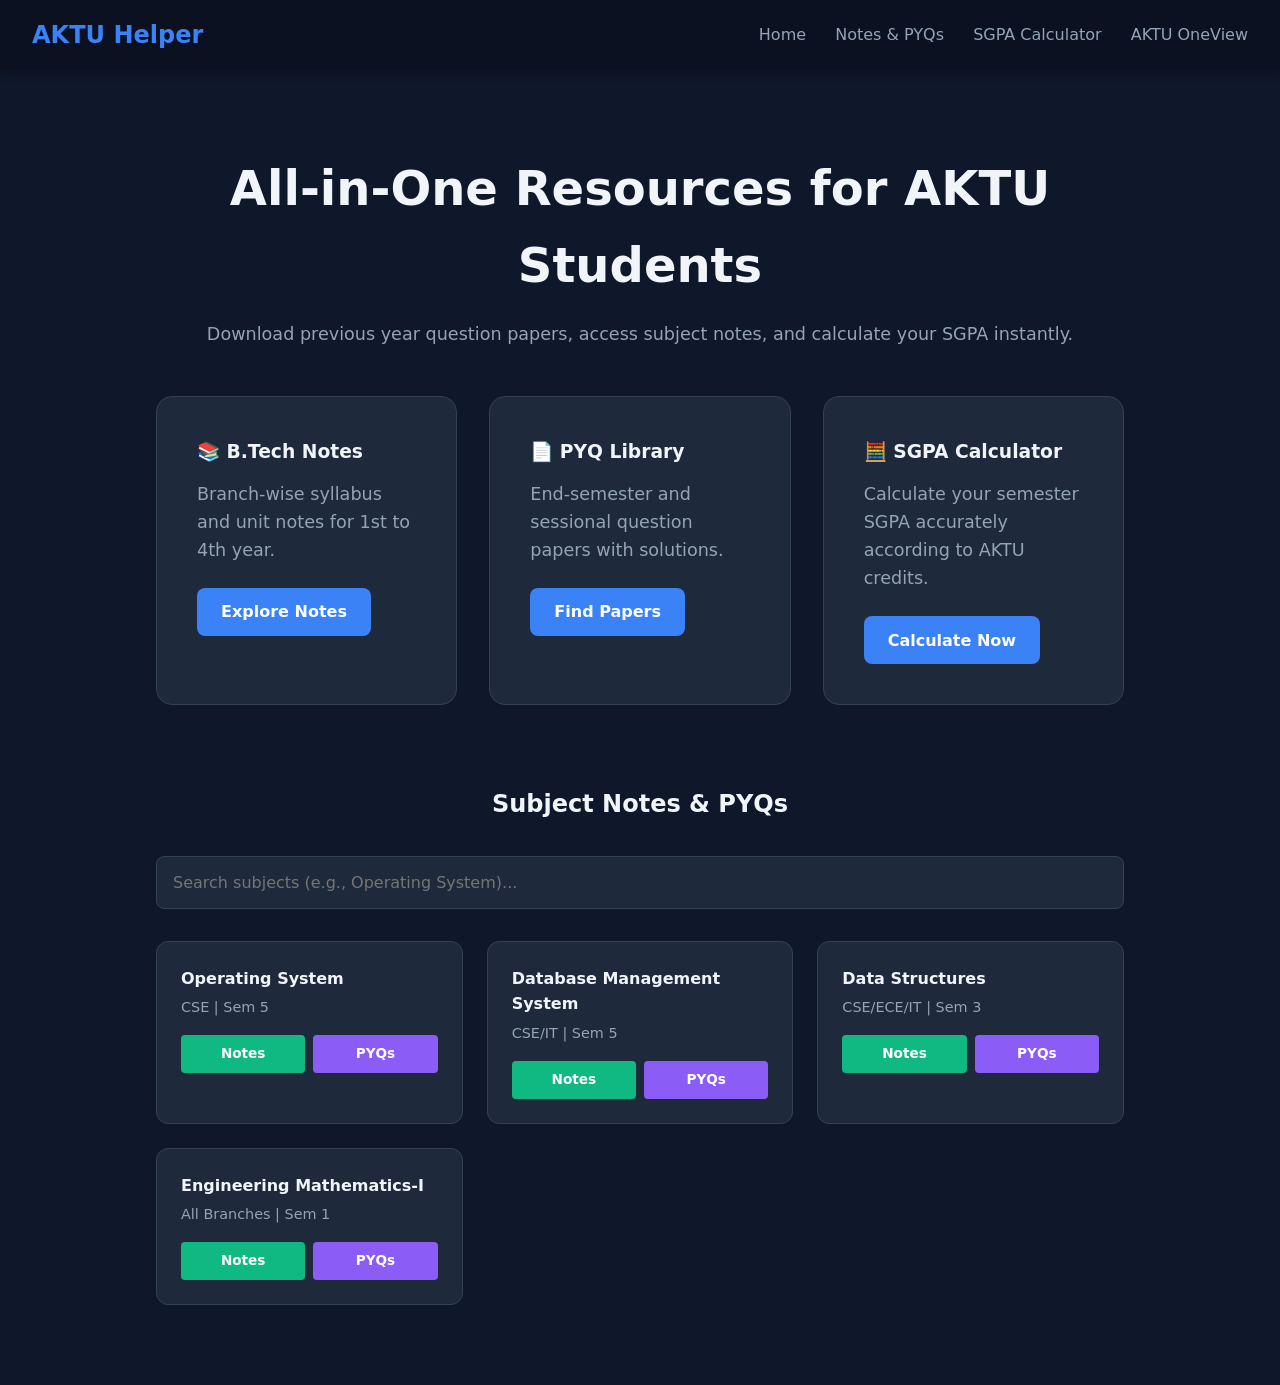
==== index.html @ c82f32c5 "Updated to dark theme and added interactive search" ====
<!DOCTYPE html>
<html lang="en">
<head>
  <meta charset="UTF-8">
  <meta name="viewport" content="width=device-width, initial-scale=1.0">
  <title>AKTU Helper | Notes, PYQs & Tools</title>
  <!-- Direct link to your local CSS file -->
  <link rel="stylesheet" href="style.css">
</head>
<body>

  <header>
    <div class="logo">AKTU Helper</div>
    <nav>
      <a href="#home">Home</a>
      <a href="#notes">Notes & PYQs</a>
      <a href="calculator.html">SGPA Calculator</a>
      <a href="https://oneview.aktu.ac.in" target="_blank" class="btn-link">AKTU OneView</a>
    </nav>
  </header>

  <main id="home" class="hero">
    <h1>All-in-One Resources for AKTU Students</h1>
    <p>Download previous year question papers, access subject notes, and calculate your SGPA instantly.</p>
    
    <div class="card-grid">
      <div class="card">
        <h3>📚 B.Tech Notes</h3>
        <p>Branch-wise syllabus and unit notes for 1st to 4th year.</p>
        <a href="#notes" class="card-btn">Explore Notes</a>
      </div>
      <div class="card">
        <h3>📄 PYQ Library</h3>
        <p>End-semester and sessional question papers with solutions.</p>
        <a href="#notes" class="card-btn">Find Papers</a>
      </div>
      <div class="card">
        <h3>🧮 SGPA Calculator</h3>
        <p>Calculate your semester SGPA accurately according to AKTU credits.</p>
        <a href="calculator.html" class="card-btn">Calculate Now</a>
      </div>
    </div>
  </main>

  <section id="notes" class="notes-section">
    <h2>Subject Notes & PYQs</h2>
    
    <!-- INTERACTIVE FEATURE: SEARCH FILTER -->
    <input type="text" id="subjectSearch" placeholder="Search subjects (e.g., Operating System)...">

    <div class="notes-grid" id="subjectList">
      <!-- These are sample cards that JS will filter -->
      <div class="subject-card" data-subject="Operating System">
        <h4>Operating System</h4>
        <p>CSE | Sem 5</p>
        <div class="btn-group">
          <a href="#" class="mini-btn notes-download">Notes</a>
          <a href="#" class="mini-btn pyq-download">PYQs</a>
        </div>
      </div>

      <div class="subject-card" data-subject="Database Management System">
        <h4>Database Management System</h4>
        <p>CSE/IT | Sem 5</p>
        <div class="btn-group">
          <a href="#" class="mini-btn notes-download">Notes</a>
          <a href="#" class="mini-btn pyq-download">PYQs</a>
        </div>
      </div>

      <div class="subject-card" data-subject="Data Structures">
        <h4>Data Structures</h4>
        <p>CSE/ECE/IT | Sem 3</p>
        <div class="btn-group">
          <a href="#" class="mini-btn notes-download">Notes</a>
          <a href="#" class="mini-btn pyq-download">PYQs</a>
        </div>
      </div>
      
      <div class="subject-card" data-subject="Engineering Mathematics-I">
        <h4>Engineering Mathematics-I</h4>
        <p>All Branches | Sem 1</p>
        <div class="btn-group">
          <a href="#" class="mini-btn notes-download">Notes</a>
          <a href="#" class="mini-btn pyq-download">PYQs</a>
        </div>
      </div>
    </div>
  </section>

  <!-- Linking the interaction logic -->
  <script src="main.js"></script>

</body>
</html>
---- style.css ----
:root {
  /* DARK THEME COLORS */
  --bg-color: #0f172a;        /* Deep slate background */
  --card-bg: #1e293b;         /* Slightly lighter card background */
  --text-primary: #f1f5f9;    /* Very light text */
  --text-secondary: #94a3b8;  /* Dimmed secondary text */
  --accent-color: #3b82f6;    /* Bright blue accent */
  --accent-hover: #60a5fa;    /* Lighter blue on hover */
  --border-color: #334155;    /* Subtle borders */
}

* {
  box-sizing: border-box;
  margin: 0;
  padding: 0;
  font-family: system-ui, -apple-system, sans-serif;
  scroll-behavior: smooth; /* Modern CSS: Enables smooth scrolling */
}

body {
  background-color: var(--bg-color);
  color: var(--text-primary);
  line-height: 1.6;
}

header {
  display: flex;
  justify-content: space-between;
  align-items: center;
  padding: 1rem 2rem;
  background-color: #0b1120; /* Darker navy for header */
  box-shadow: 0 2px 10px rgba(0,0,0,0.3);
  position: sticky; /* Keep navigation visible */
  top: 0;
  z-index: 1000;
}

.logo {
  font-weight: 700;
  font-size: 1.5rem;
  color: var(--accent-color);
}

nav a {
  margin-left: 1.5rem;
  text-decoration: none;
  color: var(--text-secondary);
  font-weight: 500;
  transition: color 0.3s ease; /* smooth color change */
}

nav a:hover {
  color: var(--accent-color);
}

.hero {
  max-width: 1000px;
  margin: 5rem auto;
  padding: 0 1rem;
  text-align: center;
}

.hero h1 {
  font-size: 3rem;
  color: var(--text-primary);
  margin-bottom: 1rem;
}

.hero p {
  color: var(--text-secondary);
  font-size: 1.1rem;
  margin-bottom: 3rem;
}

.card-grid {
  display: grid;
  grid-template-columns: repeat(auto-fit, minmax(300px, 1fr));
  gap: 2rem;
}

.card {
  background: var(--card-bg);
  padding: 2.5rem;
  border-radius: 16px;
  border: 1px solid var(--border-color);
  text-align: left;
  transition: transform 0.3s ease, border-color 0.3s ease; /* Interactive hover effect */
}

.card:hover {
  transform: translateY(-5px); /* Lift effect */
  border-color: var(--accent-color); /* Glow effect */
}

.card h3 {
  margin-bottom: 0.8rem;
  color: var(--text-primary);
}

.card p {
  color: var(--text-secondary);
  margin-bottom: 1.5rem;
}

.card-btn {
  display: inline-block;
  padding: 0.7rem 1.5rem;
  background: var(--accent-color);
  color: white;
  border-radius: 8px;
  text-decoration: none;
  font-weight: 600;
  transition: background 0.3s ease;
}

.card-btn:hover {
  background: var(--accent-hover);
}

/* NOTES SECTION STYLES */
.notes-section {
  max-width: 1000px;
  margin: 5rem auto;
  padding: 0 1rem;
}

.notes-section h2 {
  text-align: center;
  margin-bottom: 2rem;
}

#subjectSearch {
  width: 100%;
  padding: 1rem;
  background-color: var(--card-bg);
  border: 1px solid var(--border-color);
  border-radius: 8px;
  color: var(--text-primary);
  font-size: 1rem;
  margin-bottom: 2rem;
}

#subjectSearch:focus {
  outline: none;
  border-color: var(--accent-color);
}

.notes-grid {
  display: grid;
  grid-template-columns: repeat(auto-fit, minmax(250px, 1fr));
  gap: 1.5rem;
}

.subject-card {
  background: var(--card-bg);
  padding: 1.5rem;
  border-radius: 12px;
  border: 1px solid var(--border-color);
}

.subject-card h4 {
  color: var(--text-primary);
  margin-bottom: 0.3rem;
}

.subject-card p {
  color: var(--text-secondary);
  font-size: 0.9rem;
  margin-bottom: 1rem;
}

.btn-group {
  display: flex;
  gap: 0.5rem;
}

.mini-btn {
  flex: 1;
  text-align: center;
  padding: 0.5rem;
  border-radius: 4px;
  text-decoration: none;
  font-size: 0.85rem;
  font-weight: 600;
  transition: opacity 0.3s ease;
}

.mini-btn:hover {
  opacity: 0.8;
}

.notes-download {
  background-color: #10b981; /* Green */
  color: white;
}

.pyq-download {
  background-color: #8b5cf6; /* Purple */
  color: white;
}
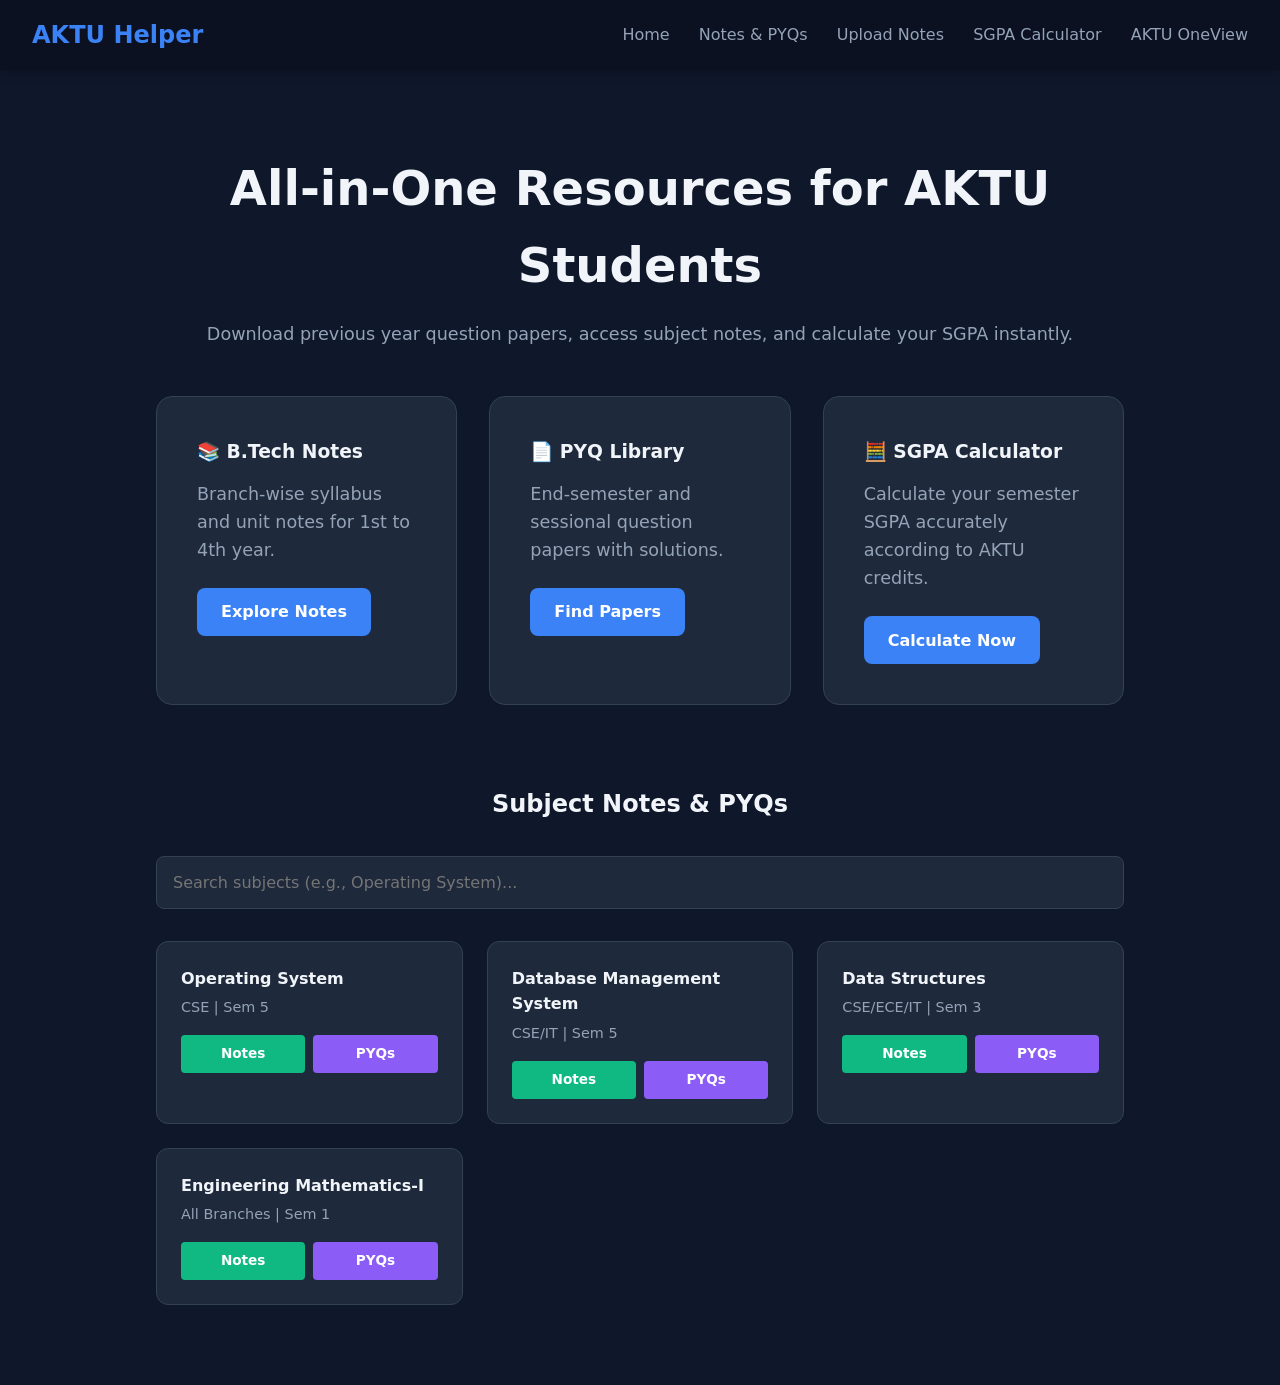
==== commit 33cb8fa9: "Added contribute page link to navigation bar" ====
--- a/index.html
+++ b/index.html
@@ -9,11 +9,12 @@
 </head>
 <body>
 
-  <header>
+ <header>
     <div class="logo">AKTU Helper</div>
     <nav>
-      <a href="#home">Home</a>
-      <a href="#notes">Notes & PYQs</a>
+      <a href="index.html" class="active">Home</a>
+      <a href="notes.html">Notes & PYQs</a>
+      <a href="contribute.html">Upload Notes</a>
       <a href="calculator.html">SGPA Calculator</a>
       <a href="https://oneview.aktu.ac.in" target="_blank" class="btn-link">AKTU OneView</a>
     </nav>
@@ -27,13 +28,15 @@
       <div class="card">
         <h3>📚 B.Tech Notes</h3>
         <p>Branch-wise syllabus and unit notes for 1st to 4th year.</p>
-        <a href="#notes" class="card-btn">Explore Notes</a>
+        <a href="notes.html" class="card-btn">Explore Notes</a>
       </div>
+
       <div class="card">
         <h3>📄 PYQ Library</h3>
         <p>End-semester and sessional question papers with solutions.</p>
-        <a href="#notes" class="card-btn">Find Papers</a>
+        <a href="notes.html" class="card-btn">Find Papers</a>
       </div>
+
       <div class="card">
         <h3>🧮 SGPA Calculator</h3>
         <p>Calculate your semester SGPA accurately according to AKTU credits.</p>
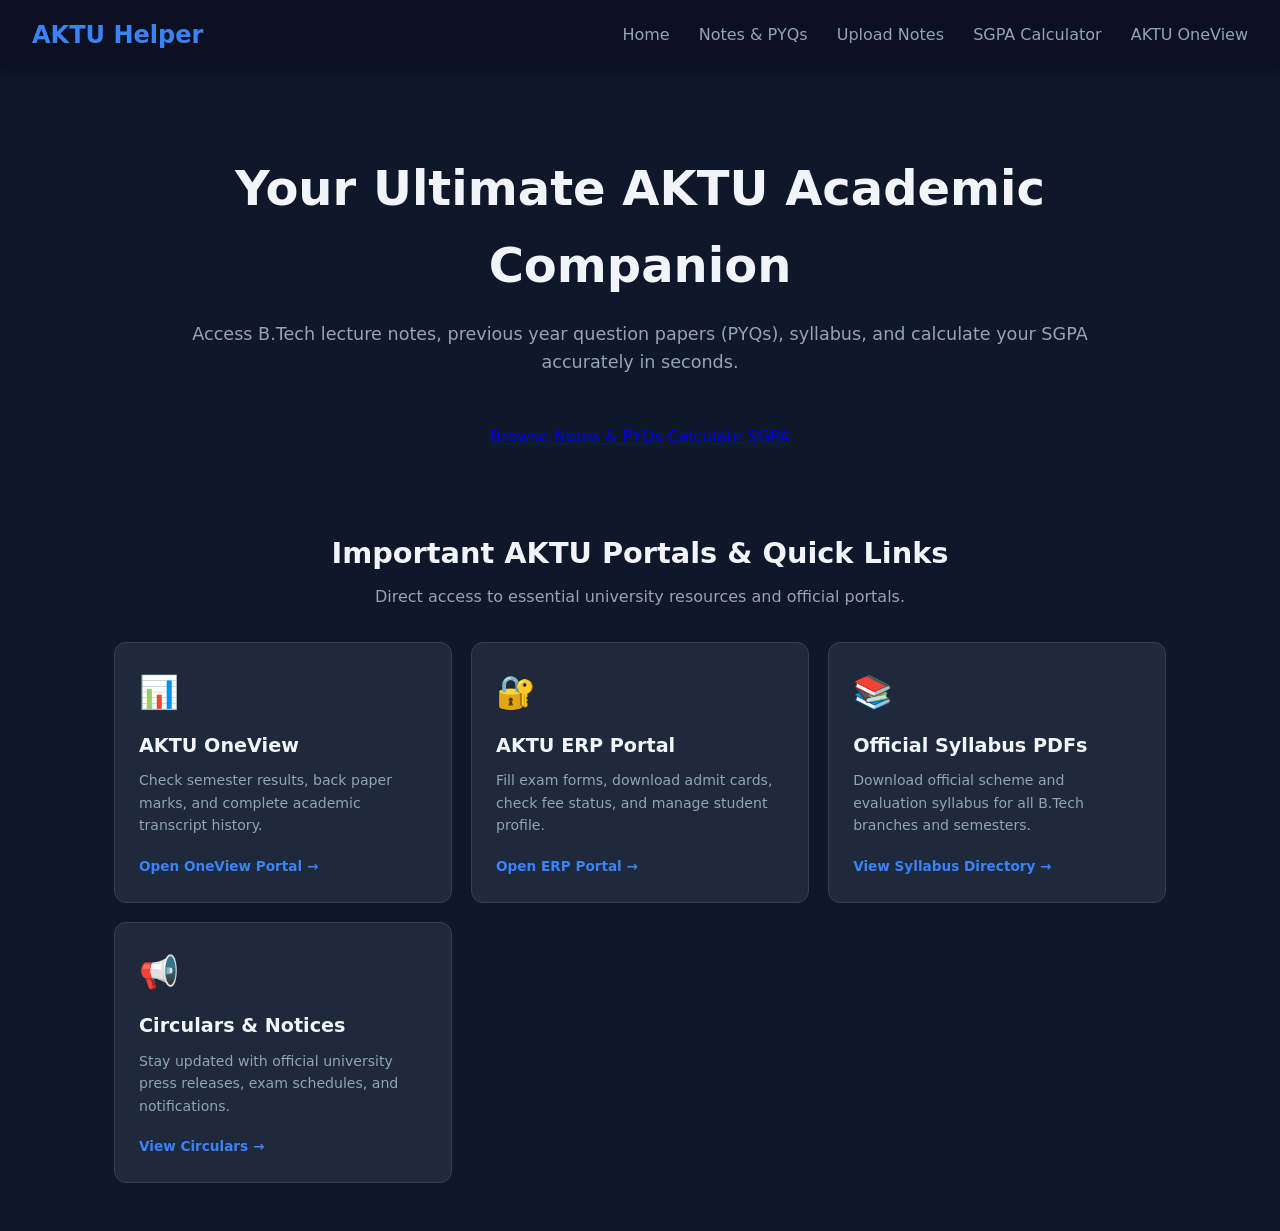
==== commit 71c4b8f7: "Added official AKTU portals and quick links grid to homepage" ====
--- a/index.html
+++ b/index.html
@@ -3,96 +3,150 @@
 <head>
   <meta charset="UTF-8">
   <meta name="viewport" content="width=device-width, initial-scale=1.0">
-  <title>AKTU Helper | Notes, PYQs & Tools</title>
-  <!-- Direct link to your local CSS file -->
-  <link rel="stylesheet" href="style.css">
+  <title>AKTU Helper | Notes, PYQs & SGPA Calculator</title>
+  <link rel="stylesheet" href="style.css?v=4">
+  <style>
+    /* Quick Links Grid Section */
+    .links-section {
+      max-width: 1100px;
+      margin: 3rem auto;
+      padding: 0 1.5rem;
+    }
+
+    .links-section h2 {
+      text-align: center;
+      margin-bottom: 0.5rem;
+      font-size: 1.8rem;
+    }
+
+    .links-section p {
+      text-align: center;
+      color: var(--text-secondary);
+      margin-bottom: 2rem;
+    }
+
+    .links-grid {
+      display: grid;
+      grid-template-columns: repeat(auto-fit, minmax(260px, 1fr));
+      gap: 1.2rem;
+    }
+
+    .portal-card {
+      background: var(--card-bg);
+      border: 1px solid var(--border-color);
+      border-radius: 12px;
+      padding: 1.5rem;
+      display: flex;
+      flex-direction: column;
+      justify-content: space-between;
+      transition: transform 0.2s ease, border-color 0.2s ease, box-shadow 0.2s ease;
+      text-decoration: none;
+      color: inherit;
+    }
+
+    .portal-card:hover {
+      transform: translateY(-4px);
+      border-color: var(--accent-color);
+      box-shadow: 0 8px 20px rgba(0, 0, 0, 0.3);
+    }
+
+    .portal-icon {
+      font-size: 2rem;
+      margin-bottom: 0.8rem;
+    }
+
+    .portal-card h3 {
+      font-size: 1.2rem;
+      margin-bottom: 0.5rem;
+      color: var(--text-primary);
+    }
+
+    .portal-card p {
+      font-size: 0.88rem;
+      color: var(--text-secondary);
+      margin-bottom: 1.2rem;
+      text-align: left;
+    }
+
+    .portal-link-btn {
+      display: inline-block;
+      font-size: 0.85rem;
+      font-weight: 600;
+      color: var(--accent-color);
+    }
+
+    .portal-card:hover .portal-link-btn {
+      text-decoration: underline;
+    }
+  </style>
 </head>
 <body>
 
- <header>
+  <header>
     <div class="logo">AKTU Helper</div>
     <nav>
       <a href="index.html" class="active">Home</a>
       <a href="notes.html">Notes & PYQs</a>
       <a href="contribute.html">Upload Notes</a>
       <a href="calculator.html">SGPA Calculator</a>
-      <a href="https://oneview.aktu.ac.in" target="_blank" class="btn-link">AKTU OneView</a>
+      <a href="https://oneview.aktu.ac.in/oneview/oneview.aspx" target="_blank" rel="noopener noreferrer" class="btn-link">AKTU OneView</a>
     </nav>
   </header>
 
-  <main id="home" class="hero">
-    <h1>All-in-One Resources for AKTU Students</h1>
-    <p>Download previous year question papers, access subject notes, and calculate your SGPA instantly.</p>
-    
-    <div class="card-grid">
-      <div class="card">
-        <h3>📚 B.Tech Notes</h3>
-        <p>Branch-wise syllabus and unit notes for 1st to 4th year.</p>
-        <a href="notes.html" class="card-btn">Explore Notes</a>
+  <main>
+    <section class="hero">
+      <h1>Your Ultimate AKTU Academic Companion</h1>
+      <p>Access B.Tech lecture notes, previous year question papers (PYQs), syllabus, and calculate your SGPA accurately in seconds.</p>
+      <div class="hero-buttons">
+        <a href="notes.html" class="btn primary">Browse Notes & PYQs</a>
+        <a href="calculator.html" class="btn secondary">Calculate SGPA</a>
       </div>
+    </section>
 
-      <div class="card">
-        <h3>📄 PYQ Library</h3>
-        <p>End-semester and sessional question papers with solutions.</p>
-        <a href="notes.html" class="card-btn">Find Papers</a>
+    <!-- PORTALS & QUICK LINKS SECTION -->
+    <section class="links-section">
+      <h2>Important AKTU Portals & Quick Links</h2>
+      <p>Direct access to essential university resources and official portals.</p>
+
+      <div class="links-grid">
+        <a href="https://oneview.aktu.ac.in/oneview/oneview.aspx" target="_blank" rel="noopener noreferrer" class="portal-card">
+          <div>
+            <div class="portal-icon">📊</div>
+            <h3>AKTU OneView</h3>
+            <p>Check semester results, back paper marks, and complete academic transcript history.</p>
+          </div>
+          <span class="portal-link-btn">Open OneView Portal &rarr;</span>
+        </a>
+
+        <a href="https://erp.aktu.ac.in/" target="_blank" rel="noopener noreferrer" class="portal-card">
+          <div>
+            <div class="portal-icon">🔐</div>
+            <h3>AKTU ERP Portal</h3>
+            <p>Fill exam forms, download admit cards, check fee status, and manage student profile.</p>
+          </div>
+          <span class="portal-link-btn">Open ERP Portal &rarr;</span>
+        </a>
+
+        <a href="https://aktu.ac.in/syllabus.html" target="_blank" rel="noopener noreferrer" class="portal-card">
+          <div>
+            <div class="portal-icon">📚</div>
+            <h3>Official Syllabus PDFs</h3>
+            <p>Download official scheme and evaluation syllabus for all B.Tech branches and semesters.</p>
+          </div>
+          <span class="portal-link-btn">View Syllabus Directory &rarr;</span>
+        </a>
+
+        <a href="https://aktu.ac.in/circulars.html" target="_blank" rel="noopener noreferrer" class="portal-card">
+          <div>
+            <div class="portal-icon">📢</div>
+            <h3>Circulars & Notices</h3>
+            <p>Stay updated with official university press releases, exam schedules, and notifications.</p>
+          </div>
+          <span class="portal-link-btn">View Circulars &rarr;</span>
+        </a>
       </div>
-
-      <div class="card">
-        <h3>🧮 SGPA Calculator</h3>
-        <p>Calculate your semester SGPA accurately according to AKTU credits.</p>
-        <a href="calculator.html" class="card-btn">Calculate Now</a>
-      </div>
-    </div>
+    </section>
   </main>
-
-  <section id="notes" class="notes-section">
-    <h2>Subject Notes & PYQs</h2>
-    
-    <!-- INTERACTIVE FEATURE: SEARCH FILTER -->
-    <input type="text" id="subjectSearch" placeholder="Search subjects (e.g., Operating System)...">
-
-    <div class="notes-grid" id="subjectList">
-      <!-- These are sample cards that JS will filter -->
-      <div class="subject-card" data-subject="Operating System">
-        <h4>Operating System</h4>
-        <p>CSE | Sem 5</p>
-        <div class="btn-group">
-          <a href="#" class="mini-btn notes-download">Notes</a>
-          <a href="#" class="mini-btn pyq-download">PYQs</a>
-        </div>
-      </div>
-
-      <div class="subject-card" data-subject="Database Management System">
-        <h4>Database Management System</h4>
-        <p>CSE/IT | Sem 5</p>
-        <div class="btn-group">
-          <a href="#" class="mini-btn notes-download">Notes</a>
-          <a href="#" class="mini-btn pyq-download">PYQs</a>
-        </div>
-      </div>
-
-      <div class="subject-card" data-subject="Data Structures">
-        <h4>Data Structures</h4>
-        <p>CSE/ECE/IT | Sem 3</p>
-        <div class="btn-group">
-          <a href="#" class="mini-btn notes-download">Notes</a>
-          <a href="#" class="mini-btn pyq-download">PYQs</a>
-        </div>
-      </div>
-      
-      <div class="subject-card" data-subject="Engineering Mathematics-I">
-        <h4>Engineering Mathematics-I</h4>
-        <p>All Branches | Sem 1</p>
-        <div class="btn-group">
-          <a href="#" class="mini-btn notes-download">Notes</a>
-          <a href="#" class="mini-btn pyq-download">PYQs</a>
-        </div>
-      </div>
-    </div>
-  </section>
-
-  <!-- Linking the interaction logic -->
-  <script src="main.js"></script>
 
 </body>
 </html>
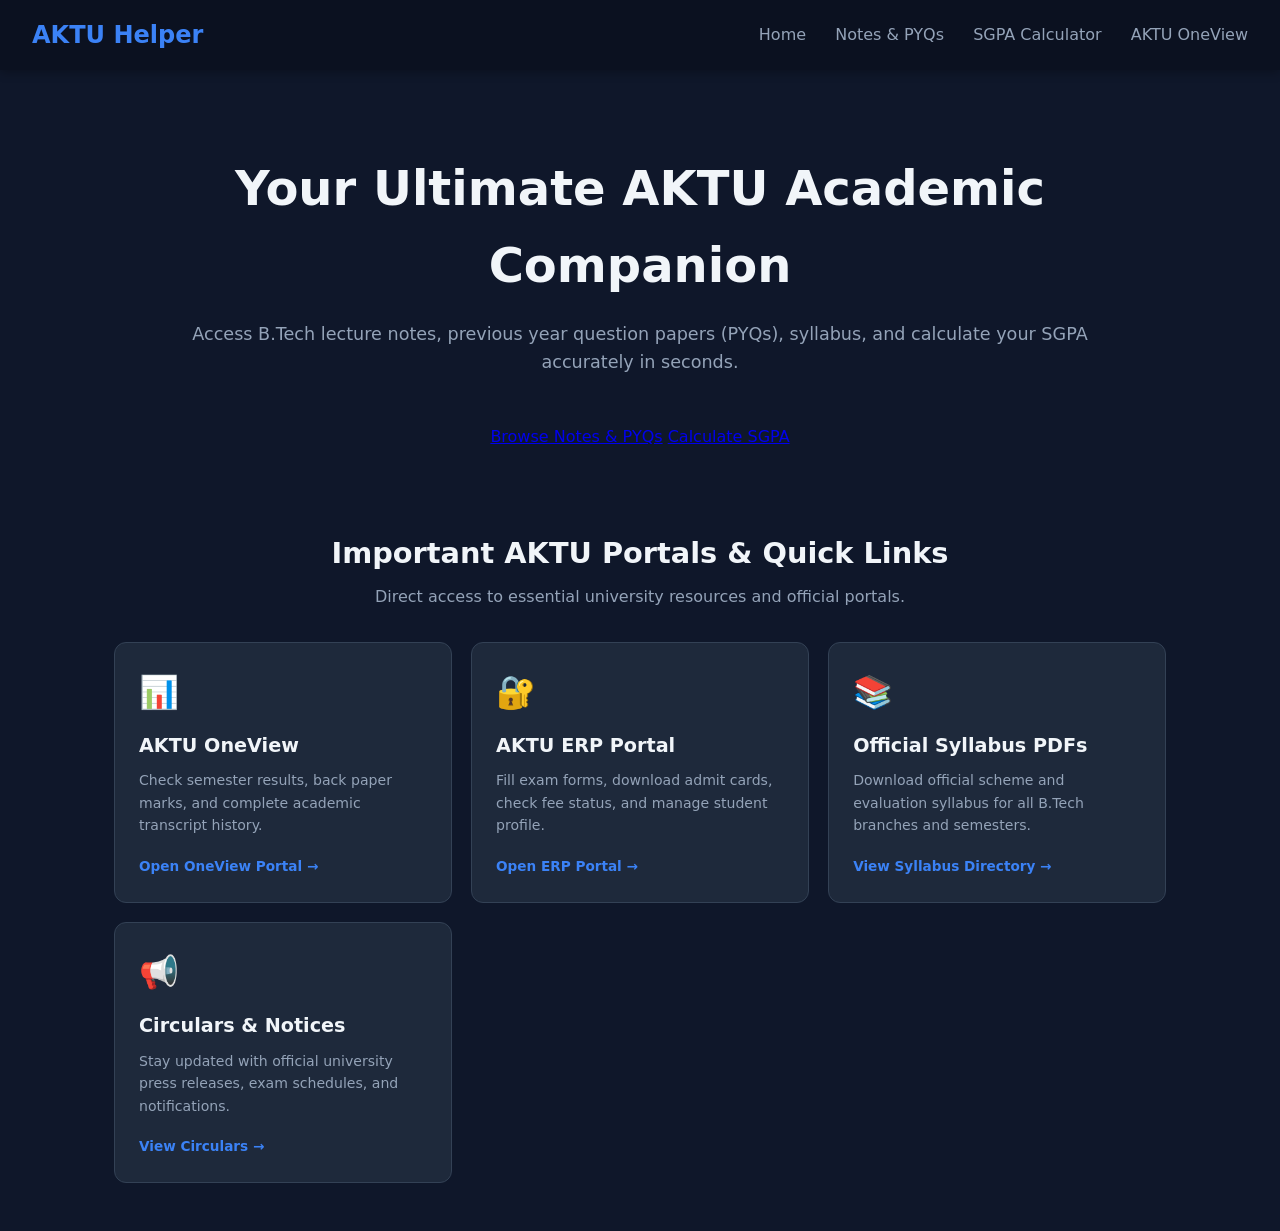
==== commit b2c9a1c4: "Removed Contribute header link" ====
--- a/index.html
+++ b/index.html
@@ -82,14 +82,18 @@
 </head>
 <body>
 
-  <header>
+ <header>
     <div class="logo">AKTU Helper</div>
-    <nav>
-      <a href="index.html" class="active">Home</a>
+    <button class="hamburger" id="hamburger" aria-label="Toggle navigation">
+      <span></span>
+      <span></span>
+      <span></span>
+    </button>
+    <nav id="navMenu">
+      <a href="index.html">Home</a>
       <a href="notes.html">Notes & PYQs</a>
-      <a href="contribute.html">Upload Notes</a>
       <a href="calculator.html">SGPA Calculator</a>
-      <a href="https://oneview.aktu.ac.in/oneview/oneview.aspx" target="_blank" rel="noopener noreferrer" class="btn-link">AKTU OneView</a>
+      <a href="https://erp.aktu.ac.in/webpages/oneview/oneview.aspx" target="_blank" rel="noopener noreferrer" class="btn-link">AKTU OneView</a>
     </nav>
   </header>
 
@@ -109,14 +113,14 @@
       <p>Direct access to essential university resources and official portals.</p>
 
       <div class="links-grid">
-        <a href="https://oneview.aktu.ac.in/oneview/oneview.aspx" target="_blank" rel="noopener noreferrer" class="portal-card">
-          <div>
-            <div class="portal-icon">📊</div>
-            <h3>AKTU OneView</h3>
-            <p>Check semester results, back paper marks, and complete academic transcript history.</p>
-          </div>
-          <span class="portal-link-btn">Open OneView Portal &rarr;</span>
-        </a>
+       <a href="https://erp.aktu.ac.in/webpages/oneview/oneview.aspx" target="_blank" rel="noopener noreferrer" class="portal-card">
+  <div>
+    <div class="portal-icon">📊</div>
+    <h3>AKTU OneView</h3>
+    <p>Check semester results, back paper marks, and complete academic transcript history.</p>
+  </div>
+  <span class="portal-link-btn">Open OneView Portal &rarr;</span>
+</a>
 
         <a href="https://erp.aktu.ac.in/" target="_blank" rel="noopener noreferrer" class="portal-card">
           <div>
@@ -147,6 +151,6 @@
       </div>
     </section>
   </main>
-
+<script src="main.js"></script>
 </body>
 </html>
--- a/style.css
+++ b/style.css
@@ -197,4 +197,140 @@
 .pyq-download {
   background-color: #8b5cf6; /* Purple */
   color: white;
+}
+.section-title {
+  color: var(--accent-color);
+  margin: 2.5rem 0 1rem 0;
+  border-bottom: 1px solid var(--border-color);
+  padding-bottom: 0.5rem;
+  font-size: 1.3rem;
+}
+/* ==========================================
+   MOBILE HAMBURGER MENU STYLES
+   ========================================== */
+
+.hamburger {
+  display: none;
+  flex-direction: column;
+  justify-content: space-between;
+  width: 28px;
+  height: 20px;
+  background: transparent;
+  border: none;
+  cursor: pointer;
+  padding: 0;
+  z-index: 1001;
+}
+
+.hamburger span {
+  width: 100%;
+  height: 3px;
+  background-color: var(--text-primary);
+  border-radius: 2px;
+  transition: all 0.3s ease-in-out;
+}
+
+/* Transform hamburger into 'X' when active */
+.hamburger.active span:nth-child(1) {
+  transform: translateY(8.5px) rotate(45deg);
+}
+
+.hamburger.active span:nth-child(2) {
+  opacity: 0;
+}
+
+.hamburger.active span:nth-child(3) {
+  transform: translateY(-8.5px) rotate(-45deg);
+}
+
+/* Mobile Responsive Breakpoint */
+@media (max-width: 768px) {
+  .hamburger {
+    display: flex;
+  }
+
+  nav {
+    position: absolute;
+    top: 100%;
+    left: 0;
+    width: 100%;
+    background: #0f172a;
+    border-bottom: 1px solid var(--border-color);
+    flex-direction: column;
+    padding: 1rem 0;
+    gap: 0;
+    display: none;
+    box-shadow: 0 10px 20px rgba(0, 0, 0, 0.4);
+  }
+
+  nav.show {
+    display: flex;
+  }
+
+  nav a {
+    padding: 0.8rem 1.5rem;
+    width: 100%;
+    border-radius: 0;
+    text-align: left;
+  }
+
+  nav a.btn-link {
+    margin: 0.5rem 1.5rem;
+    width: calc(100% - 3rem);
+    text-align: center;
+  }
+}
+.add-notes-section {
+  max-width: 600px;
+  margin: 20px auto;
+  padding: 0 15px;
+}
+
+.add-card {
+  display: flex;
+  flex-direction: column;
+  gap: 15px;
+}
+
+.input-group {
+  display: flex;
+  flex-direction: column;
+  gap: 5px;
+  margin-bottom: 12px;
+  text-align: left;
+}
+
+.input-group label {
+  font-size: 0.9rem;
+  font-weight: 600;
+}
+
+.input-group input {
+  padding: 10px 12px;
+  border-radius: 6px;
+  border: 1px solid #333;
+  background-color: #1a1a1a;
+  color: #fff;
+  font-size: 0.95rem;
+  outline: none;
+}
+
+.input-group input:focus {
+  border-color: #0070f3;
+}
+
+.btn-submit {
+  width: 100%;
+  padding: 12px;
+  background-color: #0070f3;
+  color: #fff;
+  border: none;
+  border-radius: 6px;
+  font-weight: bold;
+  cursor: pointer;
+  transition: background 0.2s ease;
+}
+
+.btn-submit:hover {
+  background-color: #0051a2;
 }
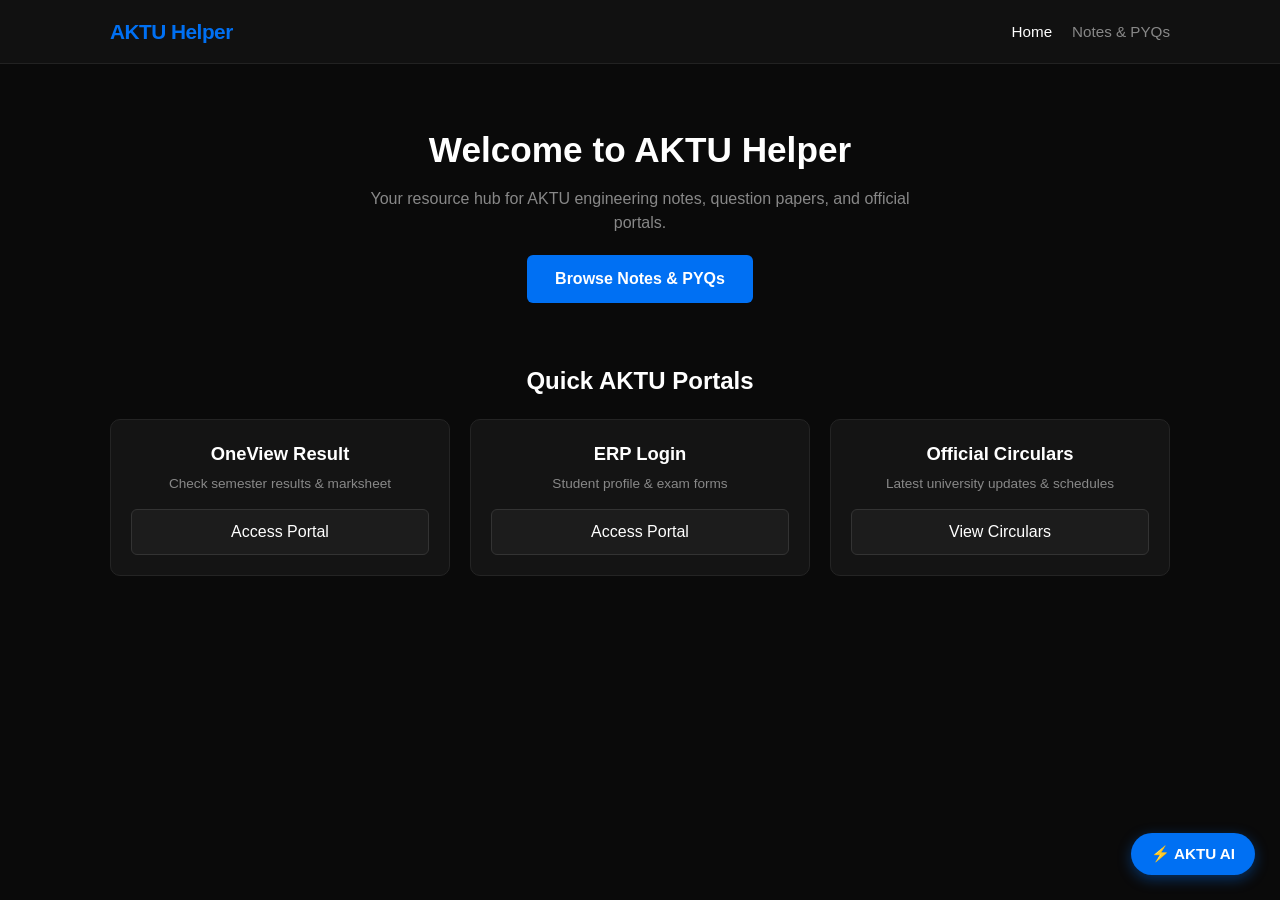
==== commit a1c61916: "Set up secure AI backend endpoint" ====
--- a/index.html
+++ b/index.html
@@ -1,156 +1,72 @@
 <!DOCTYPE html>
 <html lang="en">
 <head>
-  <meta charset="UTF-8">
-  <meta name="viewport" content="width=device-width, initial-scale=1.0">
-  <title>AKTU Helper | Notes, PYQs & SGPA Calculator</title>
-  <link rel="stylesheet" href="style.css?v=4">
-  <style>
-    /* Quick Links Grid Section */
-    .links-section {
-      max-width: 1100px;
-      margin: 3rem auto;
-      padding: 0 1.5rem;
-    }
-
-    .links-section h2 {
-      text-align: center;
-      margin-bottom: 0.5rem;
-      font-size: 1.8rem;
-    }
-
-    .links-section p {
-      text-align: center;
-      color: var(--text-secondary);
-      margin-bottom: 2rem;
-    }
-
-    .links-grid {
-      display: grid;
-      grid-template-columns: repeat(auto-fit, minmax(260px, 1fr));
-      gap: 1.2rem;
-    }
-
-    .portal-card {
-      background: var(--card-bg);
-      border: 1px solid var(--border-color);
-      border-radius: 12px;
-      padding: 1.5rem;
-      display: flex;
-      flex-direction: column;
-      justify-content: space-between;
-      transition: transform 0.2s ease, border-color 0.2s ease, box-shadow 0.2s ease;
-      text-decoration: none;
-      color: inherit;
-    }
-
-    .portal-card:hover {
-      transform: translateY(-4px);
-      border-color: var(--accent-color);
-      box-shadow: 0 8px 20px rgba(0, 0, 0, 0.3);
-    }
-
-    .portal-icon {
-      font-size: 2rem;
-      margin-bottom: 0.8rem;
-    }
-
-    .portal-card h3 {
-      font-size: 1.2rem;
-      margin-bottom: 0.5rem;
-      color: var(--text-primary);
-    }
-
-    .portal-card p {
-      font-size: 0.88rem;
-      color: var(--text-secondary);
-      margin-bottom: 1.2rem;
-      text-align: left;
-    }
-
-    .portal-link-btn {
-      display: inline-block;
-      font-size: 0.85rem;
-      font-weight: 600;
-      color: var(--accent-color);
-    }
-
-    .portal-card:hover .portal-link-btn {
-      text-decoration: underline;
-    }
-  </style>
+  <meta charset="UTF-8" />
+  <meta name="viewport" content="width=device-width, initial-scale=1.0" />
+  <title>AKTU Helper - Home</title>
+  <link rel="stylesheet" href="style.css" />
 </head>
 <body>
 
- <header>
-    <div class="logo">AKTU Helper</div>
-    <button class="hamburger" id="hamburger" aria-label="Toggle navigation">
-      <span></span>
-      <span></span>
-      <span></span>
-    </button>
-    <nav id="navMenu">
-      <a href="index.html">Home</a>
-      <a href="notes.html">Notes & PYQs</a>
-      <a href="calculator.html">SGPA Calculator</a>
-      <a href="https://erp.aktu.ac.in/webpages/oneview/oneview.aspx" target="_blank" rel="noopener noreferrer" class="btn-link">AKTU OneView</a>
+  <header>
+    <nav class="navbar">
+      <div class="logo">AKTU Helper</div>
+      <ul class="nav-links">
+        <li><a href="index.html" class="active">Home</a></li>
+        <li><a href="notes.html">Notes & PYQs</a></li>
+      </ul>
     </nav>
   </header>
 
   <main>
-    <section class="hero">
-      <h1>Your Ultimate AKTU Academic Companion</h1>
-      <p>Access B.Tech lecture notes, previous year question papers (PYQs), syllabus, and calculate your SGPA accurately in seconds.</p>
-      <div class="hero-buttons">
-        <a href="notes.html" class="btn primary">Browse Notes & PYQs</a>
-        <a href="calculator.html" class="btn secondary">Calculate SGPA</a>
-      </div>
+    <section class="hero-section">
+      <h1>Welcome to AKTU Helper</h1>
+      <p>Your resource hub for AKTU engineering notes, question papers, and official portals.</p>
+      <a href="notes.html" class="btn-submit" style="display: inline-block; width: auto; text-decoration: none; padding: 12px 28px;">Browse Notes & PYQs</a>
     </section>
 
-    <!-- PORTALS & QUICK LINKS SECTION -->
-    <section class="links-section">
-      <h2>Important AKTU Portals & Quick Links</h2>
-      <p>Direct access to essential university resources and official portals.</p>
+    <section class="notes-grid-section">
+      <h2 class="section-title">Quick AKTU Portals</h2>
+      <div class="notes-grid">
+        
+        <div class="card" style="text-align: center;">
+          <h3>OneView Result</h3>
+          <p style="font-size: 0.85rem; color: #888;">Check semester results & marksheet</p>
+          <a href="https://oneview.aktu.ac.in/" target="_blank" rel="noopener noreferrer" class="btn-view">Access Portal</a>
+        </div>
 
-      <div class="links-grid">
-       <a href="https://erp.aktu.ac.in/webpages/oneview/oneview.aspx" target="_blank" rel="noopener noreferrer" class="portal-card">
-  <div>
-    <div class="portal-icon">📊</div>
-    <h3>AKTU OneView</h3>
-    <p>Check semester results, back paper marks, and complete academic transcript history.</p>
-  </div>
-  <span class="portal-link-btn">Open OneView Portal &rarr;</span>
-</a>
+        <div class="card" style="text-align: center;">
+          <h3>ERP Login</h3>
+          <p style="font-size: 0.85rem; color: #888;">Student profile & exam forms</p>
+          <a href="https://erp.aktu.ac.in/" target="_blank" rel="noopener noreferrer" class="btn-view">Access Portal</a>
+        </div>
 
-        <a href="https://erp.aktu.ac.in/" target="_blank" rel="noopener noreferrer" class="portal-card">
-          <div>
-            <div class="portal-icon">🔐</div>
-            <h3>AKTU ERP Portal</h3>
-            <p>Fill exam forms, download admit cards, check fee status, and manage student profile.</p>
-          </div>
-          <span class="portal-link-btn">Open ERP Portal &rarr;</span>
-        </a>
+        <div class="card" style="text-align: center;">
+          <h3>Official Circulars</h3>
+          <p style="font-size: 0.85rem; color: #888;">Latest university updates & schedules</p>
+          <a href="https://aktu.ac.in/circulars.html" target="_blank" rel="noopener noreferrer" class="btn-view">View Circulars</a>
+        </div>
 
-        <a href="https://aktu.ac.in/syllabus.html" target="_blank" rel="noopener noreferrer" class="portal-card">
-          <div>
-            <div class="portal-icon">📚</div>
-            <h3>Official Syllabus PDFs</h3>
-            <p>Download official scheme and evaluation syllabus for all B.Tech branches and semesters.</p>
-          </div>
-          <span class="portal-link-btn">View Syllabus Directory &rarr;</span>
-        </a>
-
-        <a href="https://aktu.ac.in/circulars.html" target="_blank" rel="noopener noreferrer" class="portal-card">
-          <div>
-            <div class="portal-icon">📢</div>
-            <h3>Circulars & Notices</h3>
-            <p>Stay updated with official university press releases, exam schedules, and notifications.</p>
-          </div>
-          <span class="portal-link-btn">View Circulars &rarr;</span>
-        </a>
       </div>
     </section>
   </main>
-<script src="main.js"></script>
+
+  <button id="ai-chat-toggle" class="ai-chat-toggle">⚡ AKTU AI</button>
+
+  <div id="ai-chat-window" class="ai-chat-window ai-hidden">
+    <div class="ai-chat-header">
+      <span>AKTU AI Tutor</span>
+      <button id="ai-chat-close">&times;</button>
+    </div>
+    <div id="ai-chat-messages" class="ai-chat-messages">
+      <div class="ai-msg bot-msg">Hey! I'm your AKTU study assistant. Ask me anything about your syllabus or exam topics!</div>
+    </div>
+    <div class="ai-chat-input-area">
+      <input type="text" id="ai-chat-input" placeholder="Ask a question..." />
+      <button id="ai-chat-send">Send</button>
+    </div>
+  </div>
+
+  <script src="script.js"></script>
 </body>
 </html>
--- a/style.css
+++ b/style.css
@@ -1,311 +1,130 @@
-:root {
-  /* DARK THEME COLORS */
-  --bg-color: #0f172a;        /* Deep slate background */
-  --card-bg: #1e293b;         /* Slightly lighter card background */
-  --text-primary: #f1f5f9;    /* Very light text */
-  --text-secondary: #94a3b8;  /* Dimmed secondary text */
-  --accent-color: #3b82f6;    /* Bright blue accent */
-  --accent-hover: #60a5fa;    /* Lighter blue on hover */
-  --border-color: #334155;    /* Subtle borders */
-}
-
+/* Base & Global Styles */
 * {
   box-sizing: border-box;
   margin: 0;
   padding: 0;
-  font-family: system-ui, -apple-system, sans-serif;
-  scroll-behavior: smooth; /* Modern CSS: Enables smooth scrolling */
+  font-family: -apple-system, BlinkMacSystemFont, "Segoe UI", Roboto, Helvetica, Arial, sans-serif;
 }
 
 body {
-  background-color: var(--bg-color);
-  color: var(--text-primary);
-  line-height: 1.6;
-}
-
+  background-color: #0a0a0a;
+  color: #edd;
+  color-scheme: dark;
+  line-height: 1.5;
+}
+
+/* Navbar */
 header {
+  background-color: #111111;
+  border-bottom: 1px solid #222;
+  position: sticky;
+  top: 0;
+  z-index: 100;
+}
+
+.navbar {
+  max-width: 1100px;
+  margin: 0 auto;
   display: flex;
   justify-content: space-between;
   align-items: center;
-  padding: 1rem 2rem;
-  background-color: #0b1120; /* Darker navy for header */
-  box-shadow: 0 2px 10px rgba(0,0,0,0.3);
-  position: sticky; /* Keep navigation visible */
-  top: 0;
-  z-index: 1000;
+  padding: 16px 20px;
 }
 
 .logo {
+  font-size: 1.3rem;
   font-weight: 700;
-  font-size: 1.5rem;
-  color: var(--accent-color);
-}
-
-nav a {
-  margin-left: 1.5rem;
+  color: #0070f3;
+  letter-spacing: -0.5px;
+}
+
+.nav-links {
+  display: flex;
+  list-style: none;
+  gap: 20px;
+}
+
+.nav-links a {
+  color: #888;
   text-decoration: none;
-  color: var(--text-secondary);
   font-weight: 500;
-  transition: color 0.3s ease; /* smooth color change */
-}
-
-nav a:hover {
-  color: var(--accent-color);
-}
-
-.hero {
-  max-width: 1000px;
-  margin: 5rem auto;
-  padding: 0 1rem;
+  font-size: 0.95rem;
+  transition: color 0.2s ease;
+}
+
+.nav-links a:hover,
+.nav-links a.active {
+  color: #fff;
+}
+
+/* Hero & Page Sections */
+.hero-section {
   text-align: center;
-}
-
-.hero h1 {
-  font-size: 3rem;
-  color: var(--text-primary);
-  margin-bottom: 1rem;
-}
-
-.hero p {
-  color: var(--text-secondary);
-  font-size: 1.1rem;
-  margin-bottom: 3rem;
-}
-
-.card-grid {
-  display: grid;
-  grid-template-columns: repeat(auto-fit, minmax(300px, 1fr));
-  gap: 2rem;
-}
-
-.card {
-  background: var(--card-bg);
-  padding: 2.5rem;
-  border-radius: 16px;
-  border: 1px solid var(--border-color);
-  text-align: left;
-  transition: transform 0.3s ease, border-color 0.3s ease; /* Interactive hover effect */
-}
-
-.card:hover {
-  transform: translateY(-5px); /* Lift effect */
-  border-color: var(--accent-color); /* Glow effect */
-}
-
-.card h3 {
-  margin-bottom: 0.8rem;
-  color: var(--text-primary);
-}
-
-.card p {
-  color: var(--text-secondary);
-  margin-bottom: 1.5rem;
-}
-
-.card-btn {
-  display: inline-block;
-  padding: 0.7rem 1.5rem;
-  background: var(--accent-color);
-  color: white;
-  border-radius: 8px;
-  text-decoration: none;
-  font-weight: 600;
-  transition: background 0.3s ease;
-}
-
-.card-btn:hover {
-  background: var(--accent-hover);
-}
-
-/* NOTES SECTION STYLES */
-.notes-section {
-  max-width: 1000px;
-  margin: 5rem auto;
-  padding: 0 1rem;
-}
-
-.notes-section h2 {
+  padding: 60px 20px 30px;
+}
+
+.hero-section h1 {
+  font-size: 2.2rem;
+  color: #fff;
+  margin-bottom: 10px;
+}
+
+.hero-section p {
+  color: #888;
+  max-width: 550px;
+  margin: 0 auto 20px;
+  font-size: 1rem;
+}
+
+.section-title {
   text-align: center;
-  margin-bottom: 2rem;
-}
-
-#subjectSearch {
-  width: 100%;
-  padding: 1rem;
-  background-color: var(--card-bg);
-  border: 1px solid var(--border-color);
-  border-radius: 8px;
-  color: var(--text-primary);
-  font-size: 1rem;
-  margin-bottom: 2rem;
-}
-
-#subjectSearch:focus {
-  outline: none;
-  border-color: var(--accent-color);
-}
-
-.notes-grid {
-  display: grid;
-  grid-template-columns: repeat(auto-fit, minmax(250px, 1fr));
-  gap: 1.5rem;
-}
-
-.subject-card {
-  background: var(--card-bg);
-  padding: 1.5rem;
+  margin-bottom: 20px;
+  color: #fff;
+}
+
+/* Forms & Filter Containers */
+.add-notes-section,
+.filter-section {
+  max-width: 700px;
+  margin: 20px auto;
+  padding: 24px;
+  background-color: #121212;
+  border: 1px solid #222;
   border-radius: 12px;
-  border: 1px solid var(--border-color);
-}
-
-.subject-card h4 {
-  color: var(--text-primary);
-  margin-bottom: 0.3rem;
-}
-
-.subject-card p {
-  color: var(--text-secondary);
-  font-size: 0.9rem;
-  margin-bottom: 1rem;
-}
-
-.btn-group {
-  display: flex;
-  gap: 0.5rem;
-}
-
-.mini-btn {
+}
+
+.add-notes-section h2,
+.filter-section h3 {
+  margin-bottom: 16px;
+  color: #fff;
+}
+
+.form-row {
+  display: flex;
+  gap: 12px;
+}
+
+.form-row .input-group {
   flex: 1;
-  text-align: center;
-  padding: 0.5rem;
-  border-radius: 4px;
-  text-decoration: none;
+}
+
+.input-group {
+  display: flex;
+  flex-direction: column;
+  gap: 6px;
+  margin-bottom: 15px;
+}
+
+.input-group label {
   font-size: 0.85rem;
   font-weight: 600;
-  transition: opacity 0.3s ease;
-}
-
-.mini-btn:hover {
-  opacity: 0.8;
-}
-
-.notes-download {
-  background-color: #10b981; /* Green */
-  color: white;
-}
-
-.pyq-download {
-  background-color: #8b5cf6; /* Purple */
-  color: white;
-}
-.section-title {
-  color: var(--accent-color);
-  margin: 2.5rem 0 1rem 0;
-  border-bottom: 1px solid var(--border-color);
-  padding-bottom: 0.5rem;
-  font-size: 1.3rem;
-}
-/* ==========================================
-   MOBILE HAMBURGER MENU STYLES
-   ========================================== */
-
-.hamburger {
-  display: none;
-  flex-direction: column;
-  justify-content: space-between;
-  width: 28px;
-  height: 20px;
-  background: transparent;
-  border: none;
-  cursor: pointer;
-  padding: 0;
-  z-index: 1001;
-}
-
-.hamburger span {
-  width: 100%;
-  height: 3px;
-  background-color: var(--text-primary);
-  border-radius: 2px;
-  transition: all 0.3s ease-in-out;
-}
-
-/* Transform hamburger into 'X' when active */
-.hamburger.active span:nth-child(1) {
-  transform: translateY(8.5px) rotate(45deg);
-}
-
-.hamburger.active span:nth-child(2) {
-  opacity: 0;
-}
-
-.hamburger.active span:nth-child(3) {
-  transform: translateY(-8.5px) rotate(-45deg);
-}
-
-/* Mobile Responsive Breakpoint */
-@media (max-width: 768px) {
-  .hamburger {
-    display: flex;
-  }
-
-  nav {
-    position: absolute;
-    top: 100%;
-    left: 0;
-    width: 100%;
-    background: #0f172a;
-    border-bottom: 1px solid var(--border-color);
-    flex-direction: column;
-    padding: 1rem 0;
-    gap: 0;
-    display: none;
-    box-shadow: 0 10px 20px rgba(0, 0, 0, 0.4);
-  }
-
-  nav.show {
-    display: flex;
-  }
-
-  nav a {
-    padding: 0.8rem 1.5rem;
-    width: 100%;
-    border-radius: 0;
-    text-align: left;
-  }
-
-  nav a.btn-link {
-    margin: 0.5rem 1.5rem;
-    width: calc(100% - 3rem);
-    text-align: center;
-  }
-}
-.add-notes-section {
-  max-width: 600px;
-  margin: 20px auto;
-  padding: 0 15px;
-}
-
-.add-card {
-  display: flex;
-  flex-direction: column;
-  gap: 15px;
-}
-
-.input-group {
-  display: flex;
-  flex-direction: column;
-  gap: 5px;
-  margin-bottom: 12px;
-  text-align: left;
-}
-
-.input-group label {
-  font-size: 0.9rem;
-  font-weight: 600;
-}
-
-.input-group input {
+  color: #aaa;
+}
+
+.input-group input,
+.input-group select,
+.filter-container input,
+.filter-container select {
   padding: 10px 12px;
   border-radius: 6px;
   border: 1px solid #333;
@@ -313,9 +132,13 @@
   color: #fff;
   font-size: 0.95rem;
   outline: none;
-}
-
-.input-group input:focus {
+  transition: border-color 0.2s;
+}
+
+.input-group input:focus,
+.input-group select:focus,
+.filter-container input:focus,
+.filter-container select:focus {
   border-color: #0070f3;
 }
 
@@ -326,11 +149,218 @@
   color: #fff;
   border: none;
   border-radius: 6px;
-  font-weight: bold;
+  font-weight: 600;
   cursor: pointer;
-  transition: background 0.2s ease;
+  transition: background 0.2s;
 }
 
 .btn-submit:hover {
   background-color: #0051a2;
+}
+
+.filter-container {
+  display: flex;
+  gap: 10px;
+  flex-wrap: wrap;
+}
+
+.filter-container input {
+  flex: 2;
+  min-width: 180px;
+}
+
+.filter-container select {
+  flex: 1;
+  min-width: 130px;
+}
+
+/* Card Grid System */
+.notes-grid-section {
+  max-width: 1100px;
+  margin: 30px auto;
+  padding: 0 20px;
+}
+
+.notes-grid {
+  display: grid;
+  grid-template-columns: repeat(auto-fill, minmax(260px, 1fr));
+  gap: 20px;
+}
+
+.card {
+  background-color: #141414;
+  border: 1px solid #242424;
+  padding: 20px;
+  border-radius: 10px;
+  display: flex;
+  flex-direction: column;
+  justify-content: space-between;
+  transition: transform 0.2s, border-color 0.2s;
+}
+
+.card:hover {
+  transform: translateY(-3px);
+  border-color: #0070f3;
+}
+
+.badge-container {
+  display: flex;
+  gap: 6px;
+  margin-bottom: 10px;
+}
+
+.badge {
+  display: inline-block;
+  padding: 3px 8px;
+  font-size: 0.75rem;
+  font-weight: 600;
+  border-radius: 4px;
+  color: #fff;
+}
+
+.badge-sem { background-color: #0070f3; }
+.badge-branch { background-color: #7928ca; }
+
+.card h3 {
+  font-size: 1.15rem;
+  color: #fff;
+  margin-bottom: 6px;
+}
+
+.btn-view {
+  display: block;
+  text-align: center;
+  padding: 10px;
+  background-color: #1c1c1c;
+  color: #fff;
+  text-decoration: none;
+  border-radius: 6px;
+  border: 1px solid #333;
+  font-weight: 500;
+  margin-top: 15px;
+  transition: background 0.2s, border-color 0.2s;
+}
+
+.btn-view:hover {
+  background-color: #0070f3;
+  border-color: #0070f3;
+}
+
+/* Floating AI Chat Assistant Widget */
+.ai-chat-toggle {
+  position: fixed;
+  bottom: 25px;
+  right: 25px;
+  background-color: #0070f3;
+  color: #fff;
+  border: none;
+  padding: 12px 20px;
+  border-radius: 30px;
+  font-weight: bold;
+  font-size: 0.95rem;
+  cursor: pointer;
+  box-shadow: 0 4px 14px rgba(0, 112, 243, 0.4);
+  z-index: 1000;
+  transition: transform 0.2s;
+}
+
+.ai-chat-toggle:hover {
+  transform: scale(1.05);
+}
+
+.ai-chat-window {
+  position: fixed;
+  bottom: 85px;
+  right: 25px;
+  width: 340px;
+  height: 450px;
+  background-color: #121212;
+  border: 1px solid #2a2a2a;
+  border-radius: 12px;
+  display: flex;
+  flex-direction: column;
+  box-shadow: 0 8px 24px rgba(0, 0, 0, 0.5);
+  z-index: 1000;
+  overflow: hidden;
+}
+
+.ai-hidden {
+  display: none !important;
+}
+
+.ai-chat-header {
+  background-color: #1a1a1a;
+  padding: 12px 16px;
+  border-bottom: 1px solid #2a2a2a;
+  display: flex;
+  justify-content: space-between;
+  align-items: center;
+  font-weight: bold;
+  color: #fff;
+}
+
+#ai-chat-close {
+  background: none;
+  border: none;
+  color: #888;
+  font-size: 1.4rem;
+  cursor: pointer;
+}
+
+.ai-chat-messages {
+  flex: 1;
+  padding: 15px;
+  overflow-y: auto;
+  display: flex;
+  flex-direction: column;
+  gap: 10px;
+}
+
+.ai-msg {
+  max-width: 80%;
+  padding: 10px 14px;
+  border-radius: 10px;
+  font-size: 0.9rem;
+  line-height: 1.4;
+}
+
+.bot-msg {
+  background-color: #222;
+  color: #eee;
+  align-self: flex-start;
+  border: 1px solid #333;
+}
+
+.user-msg {
+  background-color: #0070f3;
+  color: #fff;
+  align-self: flex-end;
+}
+
+.ai-chat-input-area {
+  display: flex;
+  padding: 10px;
+  border-top: 1px solid #2a2a2a;
+  background-color: #181818;
+}
+
+#ai-chat-input {
+  flex: 1;
+  padding: 10px;
+  background-color: #121212;
+  border: 1px solid #333;
+  border-radius: 6px;
+  color: #fff;
+  outline: none;
+}
+
+#ai-chat-send {
+  margin-left: 8px;
+  padding: 10px 14px;
+  background-color: #0070f3;
+  color: #fff;
+  border: none;
+  border-radius: 6px;
+  cursor: pointer;
+  font-weight: bold;
 }
